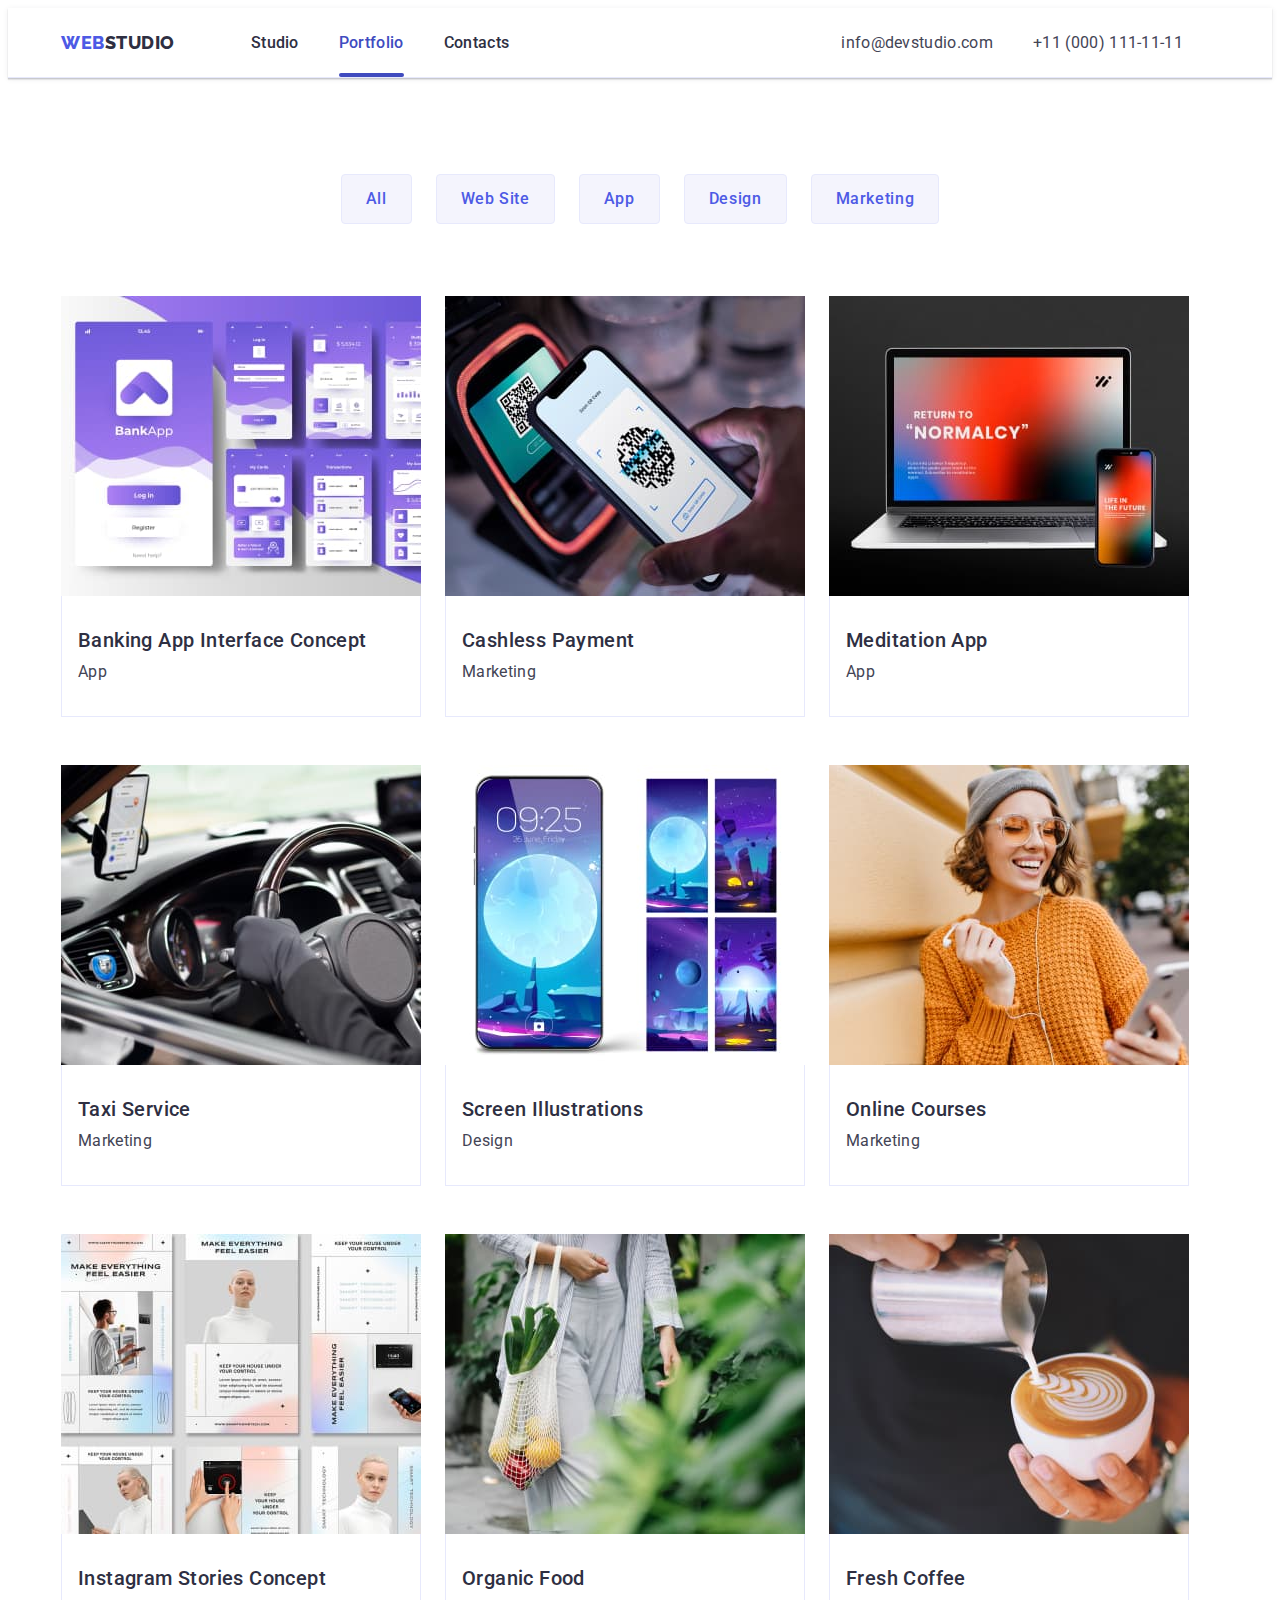
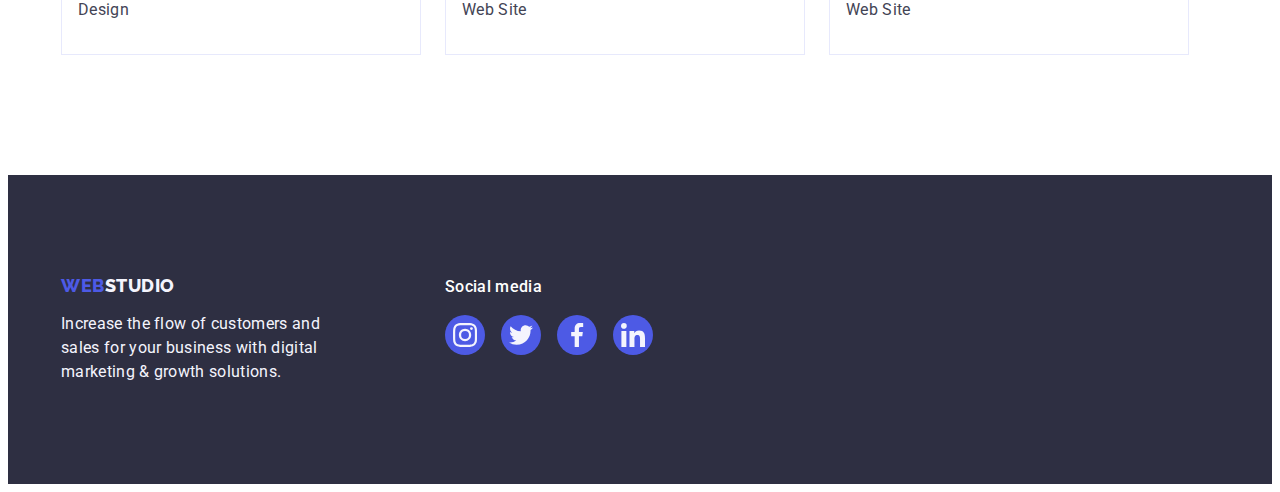
==== portfolio.html @ a2de4771 "Initial commit" ====
<!DOCTYPE html>
<html lang="en">
  <head>
    <meta charset="UTF-8" />
    <meta http-equiv="X-UA-Compatible" content="IE=edge" />
    <meta name="viewport" content="width=device-width, initial-scale=1.0" />
    <link rel="preconnect" href="https://fonts.googleapis.com" />
    <link rel="preconnect" href="https://fonts.gstatic.com" crossorigin />
    <link
      href="https://fonts.googleapis.com/css2?family=Raleway:wght@800&family=Roboto:wght@400;500;700;900&display=swap"
      rel="stylesheet"
    />
    <title>Web Studio</title>
    <link
      rel="stylesheet"
      href="https://cdnjs.cloudflare.com/ajax/libs/modern-normalize/2.0.0/modern-normalize.min.css"
      integrity="sha512-4xo8blKMVCiXpTaLzQSLSw3KFOVPWhm/TRtuPVc4WG6kUgjH6J03IBuG7JZPkcWMxJ5huwaBpOpnwYElP/m6wg=="
      crossorigin="anonymous"
      referrerpolicy="no-referrer"
    />
    <link rel="stylesheet" href="./css/styles.css" />
  </head>
  <body>
    <!-- Header -->
    <header class="header">
      <div class="container header-container">
        <nav class="header-navigation">
          <a href="./index.html" class="logo link header-logo"
            >Web<span class="logo-dark">Studio</span></a
          >
          <ul class="header-menu list">
            <li class="header-menu-item">
              <a href="./index.html" class="header-menu-link link">Studio</a>
            </li>
            <li class="header-menu-item">
              <a
                href="./portfolio.html"
                class="header-menu-link link current-link"
                >Portfolio</a
              >
            </li>
            <li class="header-menu-item">
              <a href="" class="header-menu-link link">Contacts</a>
            </li>
          </ul>
        </nav>
        <address class="address">
          <ul class="address-list list">
            <li class="address-item">
              <a href="mailto:info@devstudio.com" class="address-link link"
                >info@devstudio.com</a
              >
            </li>
            <li class="address-item">
              <a href="tel:+110001111111" class="address-link link"
                >+11 (000) 111-11-11</a
              >
            </li>
          </ul>
        </address>
      </div>
    </header>
    <!-- Main -->
    <main>
      <section class="portfolio-examples">
        <div class="container container-portfolio">
          <h1 class="visually-hidden">Portfolio</h1>
          <ul class="list portfolio-navigation-list">
            <li class="portfolio-navigation-item">
              <button type="button" class="portfolio-navigation-btn">
                All
              </button>
            </li>
            <li>
              <button type="button" class="portfolio-navigation-btn">
                Web Site
              </button>
            </li>
            <li>
              <button type="button" class="portfolio-navigation-btn">
                App
              </button>
            </li>
            <li>
              <button type="button" class="portfolio-navigation-btn">
                Design
              </button>
            </li>
            <li>
              <button type="button" class="portfolio-navigation-btn">
                Marketing
              </button>
            </li>
          </ul>
          <ul class="list portfolio-examples-list">
            <li class="portfolio-examples-items">
              <a href="" class="link portfolio-link">
                <div class="portfolio-image-container">
                  <img
                    src="./images/portfolio-img-1.jpg"
                    alt="Banking App"
                    width="360"
                    height="300"
                  />
                  <p class="list-text portflio-cover-text">
                    14 Stylish and User-Friendly App Design Concepts · Task
                    Manager App · Calorie Tracker App · Exotic Fruit Ecommerce
                    App · Cloud Storage App
                  </p>
                </div>
                <div class="portfolio-items-text">
                  <h2 class="portfolio-subtitle">
                    Banking App Interface Concept
                  </h2>
                  <p class="portfolio-list-text">App</p>
                </div>
              </a>
            </li>
            <li class="portfolio-examples-items">
              <a href="" class="link portfolio-link">
                <div class="portfolio-image-container">
                  <img
                    src="./images/portfolio-img-2.jpg"
                    alt="Payment by phone"
                    width="360"
                    height="300"
                  />
                  <p class="list-text portflio-cover-text">
                    14 Stylish and User-Friendly App Design Concepts · Task
                    Manager App · Calorie Tracker App · Exotic Fruit Ecommerce
                    App · Cloud Storage App
                  </p>
                </div>
                <div class="portfolio-items-text">
                  <h2 class="portfolio-subtitle">Cashless Payment</h2>
                  <p class="portfolio-list-text">Marketing</p>
                </div>
              </a>
            </li>
            <li class="portfolio-examples-items">
              <a href="" class="link portfolio-link">
                <div class="portfolio-image-container">
                  <img
                    src="./images/portfolio-img-3.jpg"
                    alt="App in PC / phone"
                    width="360"
                    height="300"
                  />
                  <p class="list-text portflio-cover-text">
                    14 Stylish and User-Friendly App Design Concepts · Task
                    Manager App · Calorie Tracker App · Exotic Fruit Ecommerce
                    App · Cloud Storage App
                  </p>
                </div>
                <div class="portfolio-items-text">
                  <h2 class="portfolio-subtitle">Meditation App</h2>
                  <p class="portfolio-list-text">App</p>
                </div>
              </a>
            </li>
            <li class="portfolio-examples-items">
              <a href="" class="link portfolio-link">
                <div class="portfolio-image-container">
                  <img
                    src="./images/portfolio-img-4.jpg"
                    alt="Taxi"
                    width="360"
                    height="300"
                  />
                  <p class="list-text portflio-cover-text">
                    14 Stylish and User-Friendly App Design Concepts · Task
                    Manager App · Calorie Tracker App · Exotic Fruit Ecommerce
                    App · Cloud Storage App
                  </p>
                </div>
                <div class="portfolio-items-text">
                  <h2 class="portfolio-subtitle">Taxi Service</h2>
                  <p class="portfolio-list-text">Marketing</p>
                </div>
              </a>
            </li>
            <li class="portfolio-examples-items">
              <a href="" class="link portfolio-link">
                <div class="portfolio-image-container">
                  <img
                    src="./images/portfolio-img-5.jpg"
                    alt="Screen in phone"
                    width="360"
                    height="300"
                  />
                  <p class="list-text portflio-cover-text">
                    14 Stylish and User-Friendly App Design Concepts · Task
                    Manager App · Calorie Tracker App · Exotic Fruit Ecommerce
                    App · Cloud Storage App
                  </p>
                </div>
                <div class="portfolio-items-text">
                  <h2 class="portfolio-subtitle">Screen Illustrations</h2>
                  <p class="portfolio-list-text">Design</p>
                </div>
              </a>
            </li>
            <li class="portfolio-examples-items">
              <a href="" class="link portfolio-link">
                <div class="portfolio-image-container">
                  <img
                    src="./images/portfolio-img-6.jpg"
                    alt="Person with phone"
                    width="360"
                    height="300"
                  />
                  <p class="list-text portflio-cover-text">
                    14 Stylish and User-Friendly App Design Concepts · Task
                    Manager App · Calorie Tracker App · Exotic Fruit Ecommerce
                    App · Cloud Storage App
                  </p>
                </div>
                <div class="portfolio-items-text">
                  <h2 class="portfolio-subtitle">Online Courses</h2>
                  <p class="portfolio-list-text">Marketing</p>
                </div>
              </a>
            </li>
            <li class="portfolio-examples-items">
              <a href="" class="link portfolio-link">
                <div class="portfolio-image-container">
                  <img
                    src="./images/portfolio-img-7.jpg"
                    alt="Instagram Stories"
                    width="360"
                    height="300"
                  />
                  <p class="list-text portflio-cover-text">
                    14 Stylish and User-Friendly App Design Concepts · Task
                    Manager App · Calorie Tracker App · Exotic Fruit Ecommerce
                    App · Cloud Storage App
                  </p>
                </div>
                <div class="portfolio-items-text">
                  <h2 class="portfolio-subtitle">Instagram Stories Concept</h2>
                  <p class="portfolio-list-text">Design</p>
                </div>
              </a>
            </li>
            <li class="portfolio-examples-items">
              <a href="" class="link portfolio-link">
                <div class="portfolio-image-container">
                  <img
                    src="./images/portfolio-img-8.jpg"
                    alt="Vegetables"
                    width="360"
                    height="300"
                  />
                  <p class="list-text portflio-cover-text">
                    14 Stylish and User-Friendly App Design Concepts · Task
                    Manager App · Calorie Tracker App · Exotic Fruit Ecommerce
                    App · Cloud Storage App
                  </p>
                </div>
                <div class="portfolio-items-text">
                  <h2 class="portfolio-subtitle">Organic Food</h2>
                  <p class="portfolio-list-text">Web Site</p>
                </div>
              </a>
            </li>
            <li class="portfolio-examples-items">
              <a href="" class="link portfolio-link">
                <div class="portfolio-image-container">
                  <img
                    src="./images/portfolio-img-9.jpg"
                    alt="Coffee"
                    width="360"
                    height="300"
                  />
                  <p class="list-text portflio-cover-text">
                    14 Stylish and User-Friendly App Design Concepts · Task
                    Manager App · Calorie Tracker App · Exotic Fruit Ecommerce
                    App · Cloud Storage App
                  </p>
                </div>
                <div class="portfolio-items-text">
                  <h2 class="portfolio-subtitle">Fresh Coffee</h2>
                  <p class="portfolio-list-text">Web Site</p>
                </div>
              </a>
            </li>
          </ul>
        </div>
      </section>
    </main>
    <!-- Footer -->
    <footer class="footer">
      <div class="container container-footer">
        <div class="footer-text-container">
          <a href="./index.html" class="logo link footer-logo"
            >Web<span class="logo-light">Studio</span></a
          >
          <p class="list-text footer-text">
            Increase the flow of customers and sales for your business with
            digital marketing & growth solutions.
          </p>
        </div>
        <div class="footer-social">
          <p class="list-text footer-social-text">Social media</p>
          <ul class="social-list footer-social-list">
            <li class="social-item">
              <a href="" class="social-link footer-social-link">
                <svg class="social-icon" width="24" height="24">
                  <use href="./images/icons.svg#icon-instagram"></use>
                </svg>
              </a>
            </li>
            <li class="social-item">
              <a href="" class="social-link footer-social-link">
                <svg class="social-icon" width="24" height="24">
                  <use href="./images/icons.svg#icon-twitter"></use>
                </svg>
              </a>
            </li>
            <li class="social-item">
              <a href="" class="social-link footer-social-link">
                <svg class="social-icon" width="24" height="24">
                  <use href="./images/icons.svg#icon-facebook"></use>
                </svg>
              </a>
            </li>
            <li class="social-item">
              <a href="" class="social-link footer-social-link">
                <svg class="social-icon" width="24" height="24">
                  <use href="./images/icons.svg#icon-linkedin"></use>
                </svg>
              </a>
            </li>
          </ul>
        </div>
      </div>
    </footer>
  </body>
</html>
---- css/styles.css ----
:root {
  --primary-brand-color: #4d5ae5;
  --pressed-state-color: #404bbf;
  --dark-color: #2e2f42;
  --succes-color: #31d0aa;
  --text-color: #434455;
  --subtle-text-color: #8e8f99;
  --customers-color: #8e8f99;
  --accent-color: #e7e9fc;
  --light-color: #f4f4fd;
  --modal-overlay-color: #2e2f42;
  --hero-background-color: #2e2f42;
  --white-color: #ffffff;
  --modal-backgournd-color: #fcfcfc;
  --transition: 250ms cubic-bezier(0.4, 0, 0.2, 1);
}

body {
  font-family: "Roboto", sans-serif;
  color: var(--text-color);
  background-color: var(--white-color);
}

h1,
h2,
h3,
h4,
h5,
h6,
p {
  margin: 0;
}

img {
  display: block;
  max-width: 100%;
  height: auto;
}

button {
  cursor: pointer;
  border: none;
  border-radius: 4px;
}

ul,
ol {
  list-style: none;
  margin: 0;
  padding-left: 0;
}

a {
  text-decoration: none;
  /* color: inherit; */
}

.container {
  width: 1158px;
  padding: 0 15px;
  margin: 0 auto;
}

.section {
  padding-top: 120px;
  padding-bottom: 120px;
}

.visually-hidden {
  position: absolute;
  width: 1px;
  height: 1px;
  margin: -1px;
  border: 0;
  padding: 0;

  white-space: nowrap;
  clip-path: inset(100%);
  clip: rect(0 0 0 0);
  overflow: hidden;
}

.link {
  text-decoration: none;
}

.list {
  list-style-type: none;
}

/* -------------------HEADER------------------- */

.header {
  /* padding: 24px 0; */
  border-bottom: 1px solid #e7e9fc;
  box-shadow: 0px 2px 1px rgba(46, 47, 66, 0.08),
    0px 1px 1px rgba(46, 47, 66, 0.16), 0px 1px 6px rgba(46, 47, 66, 0.08);
}

.header-container {
  display: flex;
  align-items: center;
}

.logo {
  font-family: "Raleway", sans-serif;
  font-weight: 800;
  font-size: 18px;
  line-height: 1.17; /* 21/18 */
  letter-spacing: 0.03em;
  text-transform: uppercase;
  color: var(--primary-brand-color);
  display: flex;
  align-items: center;
  margin-right: 76px;
}

.logo-dark {
  color: var(--dark-color);
}

.logo-light {
  color: var(--light-color);
}

.header-logo {
  padding: 24px 0;
}

.header-navigation {
  display: flex;
  align-items: center;
}

.header-menu {
  display: flex;
  gap: 40px;
}

.header-menu-link {
  font-weight: 500;
  font-size: 16px;
  line-height: 1.5; /* 24/16 */
  letter-spacing: 0.02em;
  color: var(--dark-color);
  padding: 24px 0;
  transition: color var(--transition);
}

.header-menu-link:hover,
.header-menu-link:focus {
  color: var(--pressed-state-color);
}

.current-link {
  position: relative;
  color: var(--pressed-state-color);
}

.current-link::after {
  content: "";
  position: absolute;
  width: 100%;
  height: 4px;
  left: 0px;
  bottom: -1px;
  background: var(--pressed-state-color);
  border-radius: 2px;
}

.address {
  font-style: normal;
}

.address-list {
  display: flex;
  align-items: center;
  gap: 40px;
  margin-left: 332px;
}

.address-link {
  font-weight: 400;
  font-size: 16px;
  line-height: 1.5; /* 24/16 */
  letter-spacing: 0.02em;
  color: var(--text-color);
  padding: 24px 0;
  margin-left: auto;
  transition: color var(--transition);
}

.address-link:hover,
.address-link:focus {
  color: var(--pressed-state-color);
}

/* -------------------HERO------------------- */
.hero {
  /* background-color: var(--dark-color); */
  padding: 188px 0;
  background-image: linear-gradient(
      rgba(46, 47, 66, 0.7),
      rgba(46, 47, 66, 0.7)
    ),
    url(../images/people-office.jpg);
  background-repeat: no-repeat;
  background-position: center;
  background-size: cover;
  max-width: 1440px;
  width: 100%;
  height: 600px;
  margin: 0 auto;
}

.hero-title {
  font-size: 56px;
  line-height: 1.07; /* 60/56 */
  text-align: center;
  letter-spacing: 0.02em;
  color: var(--white-color);
  max-width: 496px;
  margin: auto;
  margin-bottom: 48px;
}

.hero-btn {
  font-family: inherit;
  font-weight: 500;
  font-size: 16px;
  line-height: 1.5; /* 24/16 */
  letter-spacing: 0.04em;
  color: var(--white-color);
  background-color: var(--primary-brand-color);
  cursor: pointer;
  display: block;
  padding: 16px 32px;
  margin: auto;
  min-width: 169px;
  transition: background-color var(--transition);
}

.hero-btn:hover,
.hero-btn:focus {
  background-color: var(--pressed-state-color);
}

/* -------------------LIST------------------- */

.list-subtitle {
  font-weight: 500;
  font-size: 20px;
  line-height: 1.2; /* 24/20 */
  letter-spacing: 0.02em;
  color: var(--dark-color);
}

.list-text {
  font-size: 16px;
  line-height: 1.5; /* 24/16 */
  letter-spacing: 0.02em;
}

/* -------------------SOLUTIONS------------------- */

.solutions {
  padding: 120px 0;
}

.section-title {
  font-size: 36px;
  line-height: 1.11; /* 40/36 */
  text-align: center;
  letter-spacing: 0.02em;
  text-transform: capitalize;
  color: var(--dark-color);
  margin-bottom: 72px;
}

.solutions-list {
  display: flex;
  gap: 24px;
}

.solutions-container-icon {
  position: relative;
  display: flex;
  align-items: center;
  justify-content: center;
  background-color: var(--light-color);
  border-radius: 4px;
  width: 100%;
  height: 112px;
  margin-bottom: 8px;
}

.solutions-icon {
  position: absolute;
  top: 24px;
  left: 100px;
}

.solutions-subtitle {
  margin-bottom: 8px;
}

.solutions-item {
  flex-basis: calc((100% - 24px * 3) / 4);
}

/* -------------------ACTIVITIES------------------- */

.activities {
  padding-bottom: 120px;
}

.activities-list {
  display: flex;
  gap: 24px;
}

/* -------------------OUR TEAM------------------- */
.team {
  background-color: var(--light-color);
  padding: 120px 0;
}

.team-list,
.social-list {
  display: flex;
  gap: 24px;
  justify-content: center;
}

.team-item {
  background-color: var(--white-color);
  flex-basis: calc((100% - 24px * 3) / 4);
  border-radius: 0px 0px 4px 4px;
  box-shadow: 0px 1px 6px rgba(46, 47, 66, 0.08),
    0px 1px 1px rgba(46, 47, 66, 0.16), 0px 2px 1px rgba(46, 47, 66, 0.08);
}

.team-item-text {
  padding: 32px 0;
}

.list-subtitle.team-subtitle {
  text-align: center;
}

.list-text.team-text {
  text-align: center;
  margin-bottom: 8px;
}

.team-subtitle {
  margin-bottom: 8px;
}

.social-item {
  position: relative;
  width: 40px;
  height: 40px;
}

.social-icon {
  position: absolute;
  top: 50%;
  left: 50%;
  transform: translate(-50%, -50%);
  fill: var(--light-color);
}

.social-link {
  display: flex;
  align-items: center;
  justify-content: center;
  width: 100%;
  height: 100%;
  background-color: var(--primary-brand-color);
  border-radius: 50%;
  transition: background-color var(--transition);
}

.social-link:hover,
.social-link:focus {
  background-color: var(--pressed-state-color);
}

/* -------------------CUSTOMERS------------------- */

.customers {
  padding: 120px 0;
}

.customers-list {
  display: flex;
  gap: 24px;
}

.customers-item {
  width: calc((100% - 168px) / 5);
}

.customers-link {
  display: flex;
  align-items: center;
  justify-content: center;
  width: 168px;
  height: 88px;
  color: var(--customers-color);
  border: 1px solid var(--customers-color);
  border-radius: 4px;
  position: relative;
  transition: border-color var(--transition), color var(--transition);
}

.customers-icon {
  position: absolute;
  top: 50%;
  left: 50%;
  transform: translate(-50%, -50%);
  fill: currentColor;
  transition: fill var(--transition);
}

.customers-link:hover .customers-icon,
.customers-link:focus .customers-icon {
  fill: var(--pressed-state-color);
}

.customers-link:hover,
.customers-link:focus {
  color: var(--pressed-state-color);
  border-color: var(--pressed-state-color);
}

/* -------------------FOOTER------------------- */
.footer {
  background-color: var(--dark-color);
  padding: 100px 0;
}

.list-text.footer-text {
  color: var(--light-color);
}

.footer-logo {
  margin-bottom: 16px;
  display: inline-block;
}

.footer-text {
  max-width: 264px;
}

.container-footer {
  display: flex;
  align-items: baseline;
}

.footer-text-container {
  margin-right: 120px;
}

.footer-social-text {
  font-weight: 500;
  color: var(--white-color);
  margin-bottom: 16px;
}

.footer-social-list {
  gap: 16px;
}

.footer-social-link:hover,
.footer-social-link:focus {
  background-color: var(--succes-color);
}

/* -------------------PORTFOLIO------------------- */

.portfolio-examples {
  padding-top: 96px;
  padding-bottom: 120px;
}

.portfolio-subtitle {
  font-weight: 500;
  font-size: 20px;
  line-height: 1.2; /* 24/20 */
  letter-spacing: 0.02em;
  color: var(--dark-color);
}

.portfolio-navigation-list {
  display: flex;
  gap: 24px;
  margin-bottom: 72px;
  justify-content: center;
}

.portfolio-list-text {
  font-size: 16px;
  line-height: 1.5; /* 24/16 */
  letter-spacing: 0.02em;
  color: var(--text-color);
}

.portfolio-navigation-btn {
  font-family: inherit;
  font-weight: 500;
  font-size: 16px;
  line-height: 1.5; /* 24/16 */
  text-align: center;
  letter-spacing: 0.04em;
  cursor: pointer;
  color: var(--primary-brand-color);
  background-color: var(--light-color);
  padding: 12px 24px;
  border: 1px solid var(--accent-color);
  transition: color var(--transition), background-color var(--transition),
    border-color var(--transition), box-shadow var(--transition);
}

.portfolio-navigation-btn:hover,
.portfolio-navigation-btn:focus {
  color: var(--white-color);
  background-color: var(--pressed-state-color);
  border: 1px solid transparent;
  box-shadow: 0px 3px 1px rgba(0, 0, 0, 0.1), 0px 2px 1px rgba(0, 0, 0, 0.08),
    0px 2px 2px rgba(0, 0, 0, 0.12);
}

.portfolio-examples-list {
  display: flex;
  flex-wrap: wrap;
  gap: 48px 24px;
}

.portfolio-examples-items {
  width: calc((100% - 24 * 2) / 3);
}

.portfolio-items-text {
  padding: 32px 16px;
  border: 1px solid #e7e9fc;
  border-top: none;
}

.portfolio-subtitle {
  margin-bottom: 8px;
}

.portfolio-image-container {
  position: relative;
  overflow: hidden;
}

.portflio-cover-text {
  position: absolute;
  top: 0;
  left: 0;
  height: 100%;
  background-color: var(--primary-brand-color);
  transform: translateY(100%);
  transition: transform var(--transition);
  color: var(--light-color);
  padding: 40px 32px;
}

.portfolio-link {
  display: block;
  transition: box-shadow var(--transition);
}

.portfolio-link:hover,
.portfolio-link:focus {
  box-shadow: 0px 1px 6px rgba(46, 47, 66, 0.08),
    0px 1px 1px rgba(46, 47, 66, 0.16), 0px 2px 1px rgba(46, 47, 66, 0.08);
}

.portfolio-link:hover .portflio-cover-text,
.portfolio-link:focus .portflio-cover-text {
  transform: translateY(0%);
}

/* -------------------MODAL------------------- */
.is-hidden {
  visibility: hidden;
  opacity: 0;
  pointer-events: none;
}

.backdrop {
  position: fixed;
  top: 0;
  width: 100%;
  height: 100%;
  background: rgba(46, 47, 66, 0.4);
  transition: opacity var(--transition), visibility var(--transition);
}

.modal {
  position: absolute;
  background-color: var(--modal-backgournd-color);
  width: 408px;
  min-height: 584px;
  top: 50%;
  left: 50%;
  transform: translate(-50%, -50%) scale(100%);
  transition: transform var(--transition);
  border-radius: 4px;
  box-shadow: 0px 1px 1px rgba(0, 0, 0, 0.14), 0px 1px 3px rgba(0, 0, 0, 0.12),
    0px 2px 1px rgba(0, 0, 0, 0.2);
}

.backdrop.is-hidden .modal {
  transform: translate(-50%, -50%) scale(0);
}

.modal-btn {
  position: absolute;
  display: flex;
  align-items: center;
  justify-content: center;
  padding: 0;
  width: 24px;
  height: 24px;
  top: 24px;
  right: 24px;
  border-radius: 50%;
  background: var(--accent-color);
  border: 1px solid rgba(0, 0, 0, 0.1);
  cursor: pointer;
  transition: background-color var(--transition), border var(--transition);
}

.close-icon {
  position: absolute;
  top: 50%;
  left: 50%;
  transform: translate(-50%, -50%);
  fill: var(--modal-overlay-color);
  transition: fill var(--transition);
}

.modal-btn:hover,
.modal-btn:focus {
  background-color: var(--pressed-state-color);
  border: none;
}

.modal-btn:hover .close-icon,
.modal-btn:focus .close-icon {
  fill: var(--white-color);
}
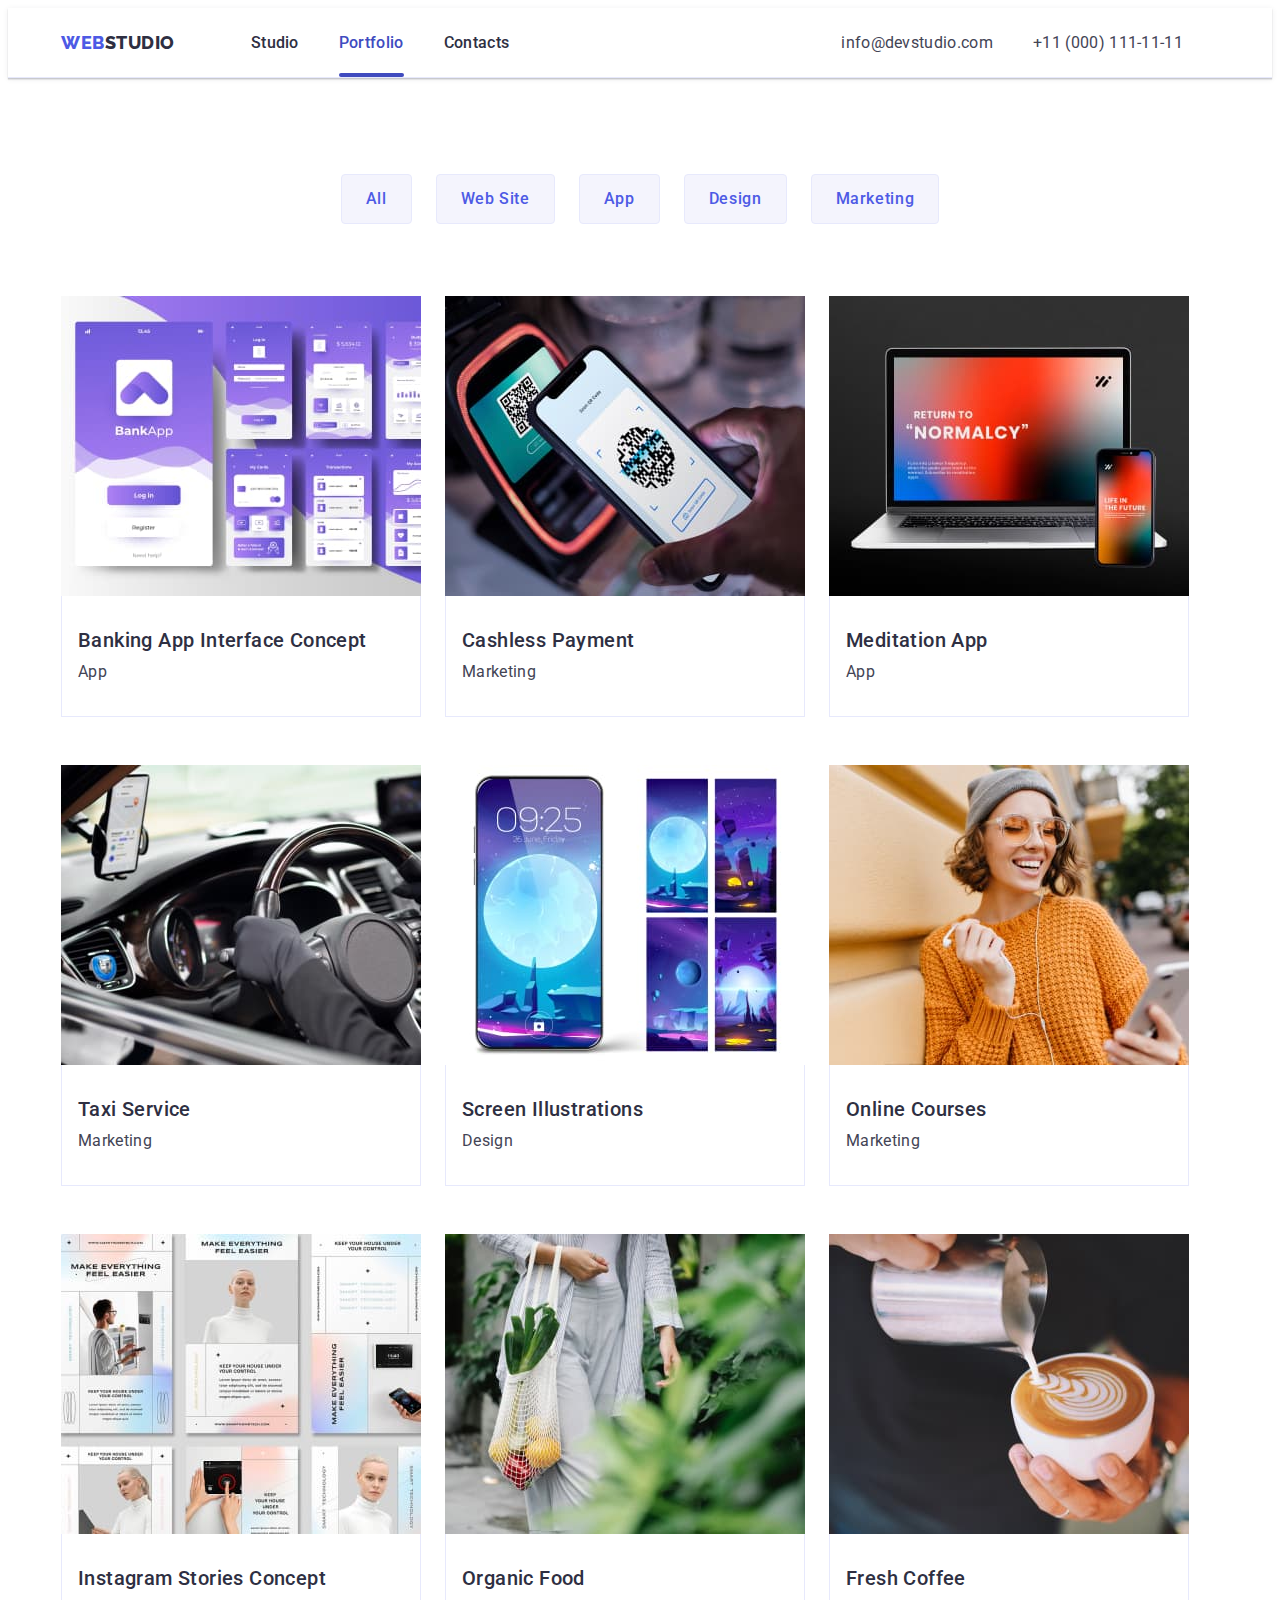
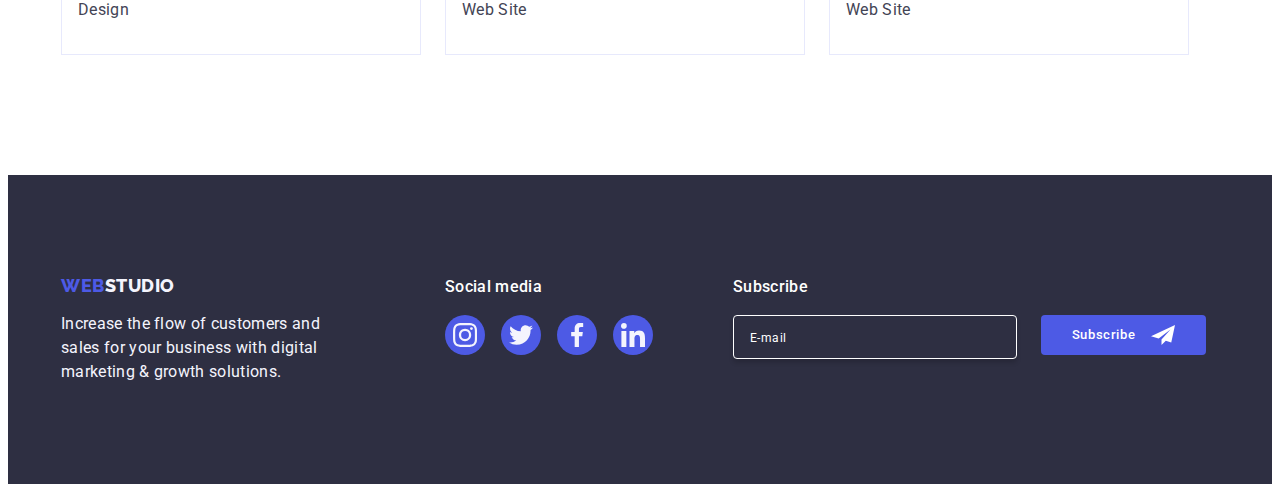
==== commit da8e5d0b: "update 1" ====
--- a/portfolio.html
+++ b/portfolio.html
@@ -333,6 +333,25 @@
             </li>
           </ul>
         </div>
+        <div class="footer-subscribe">
+          <p class="list-text footer-social-text">Subscribe</p>
+          <form class="footer-form">
+            <label for="footer-email" aria-label="footer-email"></label>
+            <input
+              type="email"
+              name="footer-email"
+              id="footer-email"
+              class="footer-input"
+              placeholder="E-mail"
+            />
+            <button type="submit" class="footer-submit-btn">
+              Subscribe
+              <svg class="subscribe-icon" width="24" height="24">
+                <use href="./images/icons.svg#icon-subscribe"></use>
+              </svg>
+            </button>
+          </form>
+        </div>
       </div>
     </footer>
   </body>
--- a/css/styles.css
+++ b/css/styles.css
@@ -53,6 +53,13 @@
 a {
   text-decoration: none;
   /* color: inherit; */
+}
+
+input,
+textarea,
+button {
+  font-family: inherit;
+  line-height: inherit;
 }
 
 .container {
@@ -463,6 +470,10 @@
   margin-right: 120px;
 }
 
+.footer-social {
+  margin-right: 80px;
+}
+
 .footer-social-text {
   font-weight: 500;
   color: var(--white-color);
@@ -476,6 +487,57 @@
 .footer-social-link:hover,
 .footer-social-link:focus {
   background-color: var(--succes-color);
+}
+
+.footer-form {
+  display: flex;
+}
+
+.footer-input {
+  width: 264px;
+  height: 40px;
+  padding-left: 16px;
+  margin-right: 24px;
+  border-radius: 4px;
+  border: 1px solid var(--white-color);
+  box-shadow: 0px 4px 4px 0px rgba(0, 0, 0, 0.15);
+  color: var(--white-color);
+  background-color: transparent;
+}
+
+.footer-input::placeholder {
+  color: var(--white-color);
+  font-size: 12px;
+  line-height: 2; /* 24/12 */
+  letter-spacing: 0.48px;
+  display: flex;
+  align-items: center;
+}
+
+.footer-submit-btn {
+  display: flex;
+  align-items: center;
+  justify-content: center;
+  min-width: 165px;
+  height: 40px;
+  background-color: var(--primary-brand-color);
+  border-radius: 4px;
+  gap: 16px;
+  padding: 8px 24px;
+  font-family: inherit;
+  color: var(--white-color);
+  font-weight: 500;
+  line-height: 1.5; /* 24/16 */
+  letter-spacing: 0.64px;
+}
+
+.subscribe-icon {
+  fill: var(--white-color);
+}
+
+.footer-submit-btn:hover,
+.footer-submit-btn:focus {
+  background-color: var(--pressed-state-color);
 }
 
 /* -------------------PORTFOLIO------------------- */
@@ -613,6 +675,7 @@
   border-radius: 4px;
   box-shadow: 0px 1px 1px rgba(0, 0, 0, 0.14), 0px 1px 3px rgba(0, 0, 0, 0.12),
     0px 2px 1px rgba(0, 0, 0, 0.2);
+  padding: 24px;
 }
 
 .backdrop.is-hidden .modal {
@@ -655,3 +718,133 @@
 .modal-btn:focus .close-icon {
   fill: var(--white-color);
 }
+
+.modal-text {
+  padding-top: 48px;
+  color: var(--dark-color);
+  text-align: center;
+  font-size: 16px;
+  font-weight: 500;
+  line-height: 1.5; /* 24/16 */
+  letter-spacing: 0.32px;
+  margin-bottom: 16px;
+}
+
+.modal-label {
+  display: inline-block;
+  margin-bottom: 4px;
+  color: var(--subtle-text-color);
+  font-size: 12px;
+  line-height: 1.16; /* 14/12 */
+  letter-spacing: 0.48px;
+}
+
+.input-wrap {
+  position: relative;
+}
+
+.modal-field {
+  margin-bottom: 8px;
+}
+
+.modal-input {
+  width: 100%;
+  height: 40px;
+  border-radius: 4px;
+  border: 1px solid rgba(46, 47, 66, 0.4);
+  padding-left: 38px;
+  transition: border-color var(--transition);
+}
+
+.icon-modal-input {
+  position: absolute;
+  left: 16px;
+  top: 50%;
+  transform: translateY(-50%);
+  fill: var(--modal-overlay-color);
+  transition: fill var(--transition);
+}
+
+.modal-input:focus {
+  border-color: var(--primary-brand-color);
+}
+
+.modal-input:focus + .icon-modal-input {
+  fill: var(--primary-brand-color);
+}
+
+.modal-textarea {
+  padding-top: 8px;
+  padding-left: 16px;
+  width: 100%;
+  height: 120px;
+  border-radius: 4px;
+  border: 1px solid var(rgba(46, 47, 66, 0.4));
+}
+
+.modal-field-textarea {
+  margin-bottom: 16px;
+}
+
+.modal-textarea::placeholder {
+  color: rgba(46, 47, 66, 0.4);
+  font-size: 12px;
+  line-height: 1.16; /* 14/12 */
+  letter-spacing: 0.48px;
+}
+
+.checkbox-text {
+  color: var(--subtle-text-color);
+  font-size: 12px;
+  line-height: 1.16; /* 14/12 */
+  letter-spacing: 0.48px;
+}
+
+.checkbox-text span {
+  width: 16px;
+  height: 16px;
+  border-radius: 2px;
+  border: 1px solid rgba(46, 47, 66, 0.4);
+  display: inline-flex;
+  align-items: center;
+  justify-content: center;
+  fill: transparent;
+  margin-right: 8px;
+  margin-bottom: 24px;
+}
+
+.modal-privacy-link {
+  color: var(--primary-brand-color);
+  text-decoration: underline;
+}
+
+.input-checkbox:checked + .checkbox-text span {
+  background-color: var(--pressed-state-color);
+  border: none;
+  fill: var(--light-color);
+}
+
+.input-checkbox:focus + .checkbox-text span {
+  border-color: var(--pressed-state-color);
+}
+
+.modal-submit-btn {
+  padding: 16px 32px;
+  min-width: 169px;
+  border-radius: 4px;
+  background: var(--primary-brand-color);
+  box-shadow: 0px 4px 4px 0px rgba(0, 0, 0, 0.15);
+  color: var(--white-color);
+  text-align: center;
+  font-size: 16px;
+  font-weight: 500;
+  line-height: 1.5; /* 24/16 */
+  letter-spacing: 0.64px;
+  display: block;
+  margin: 0 auto;
+}
+
+.modal-submit-btn:hover,
+.modal-submit-btn:focus {
+  background-color: var(--pressed-state-color);
+}
